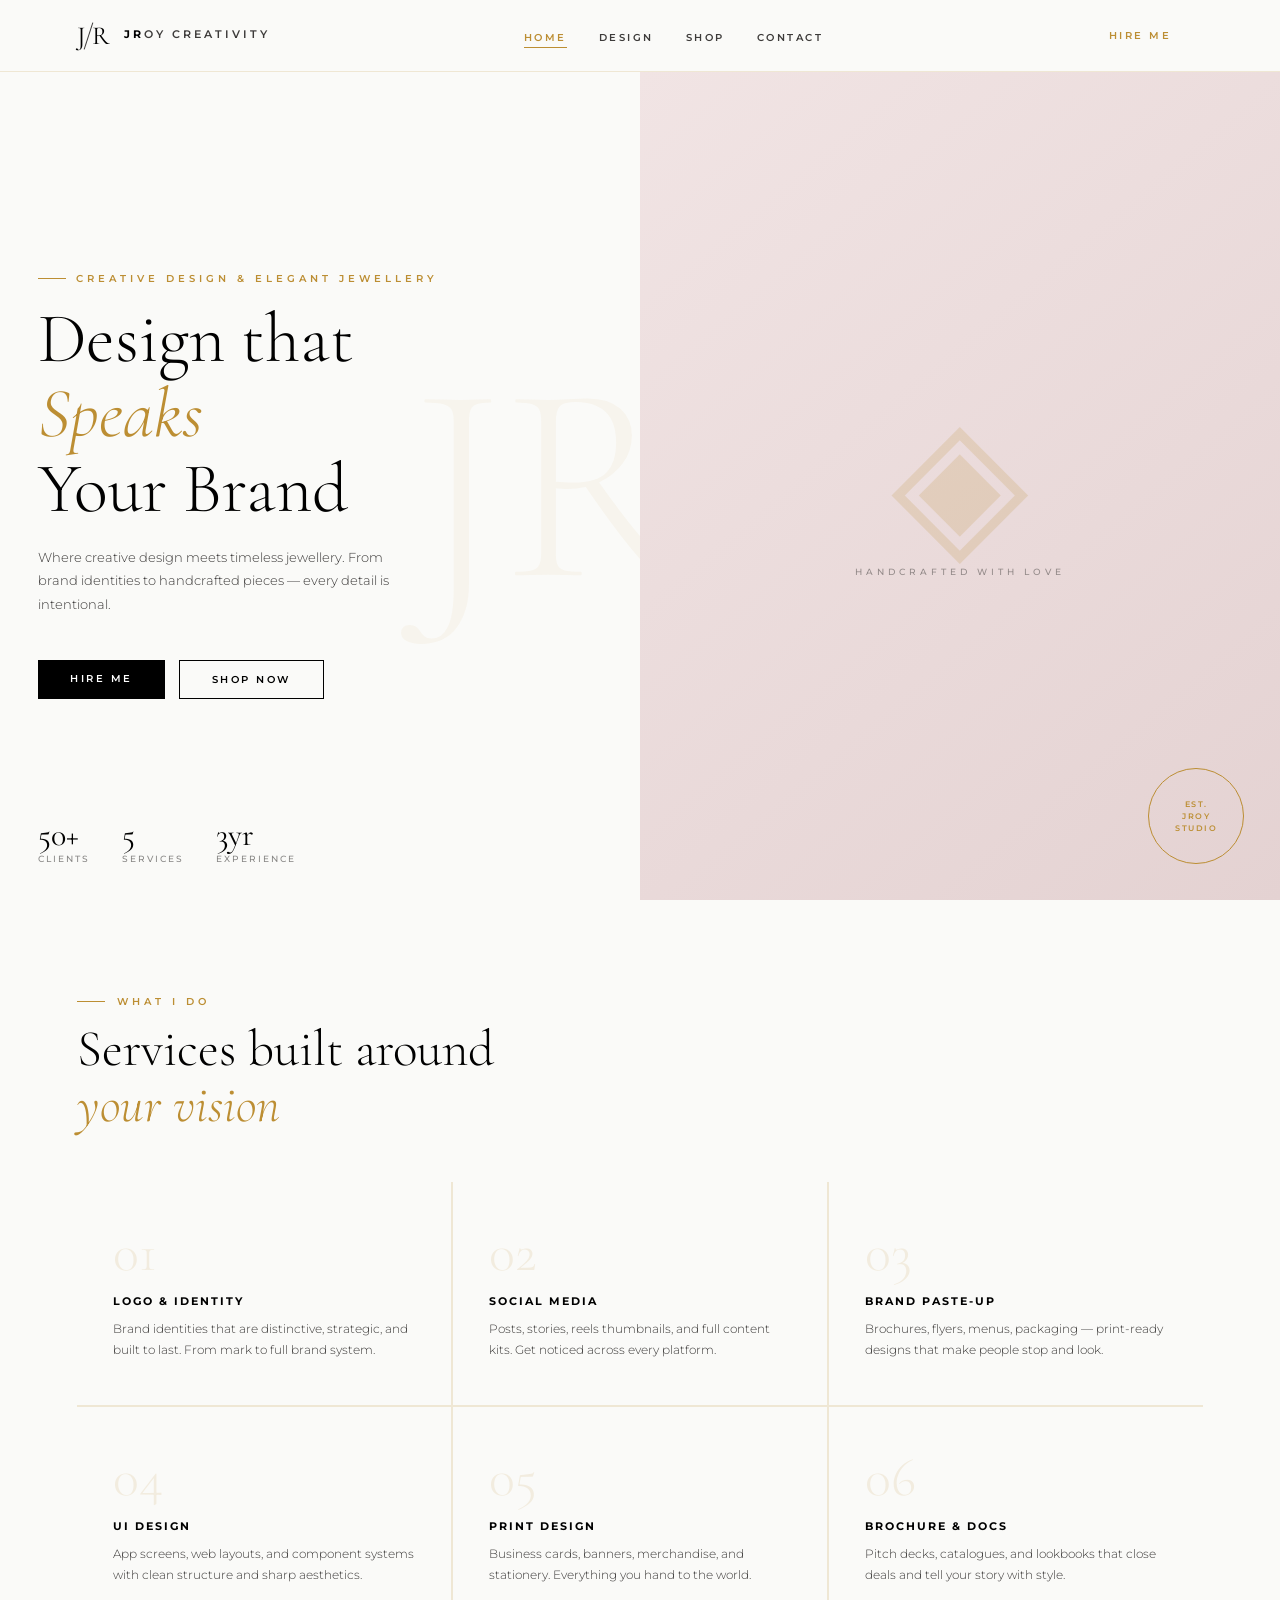
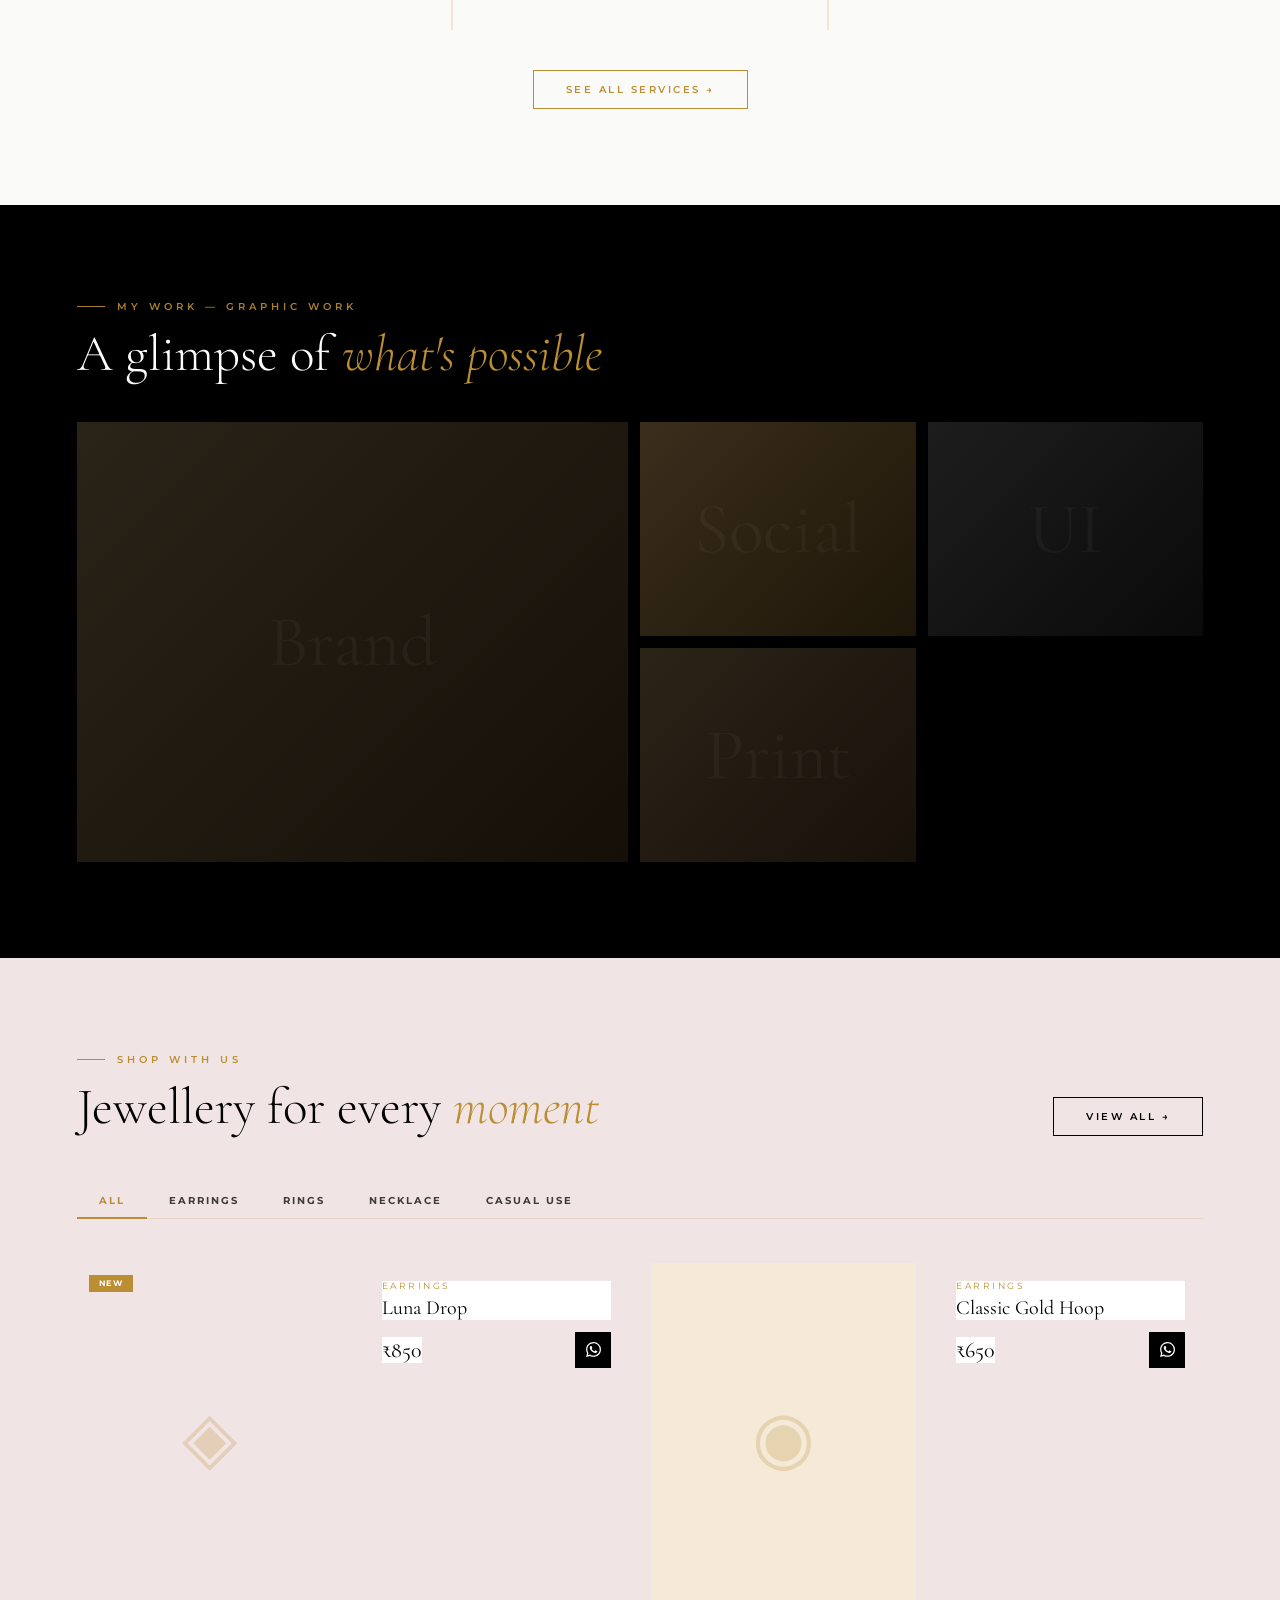
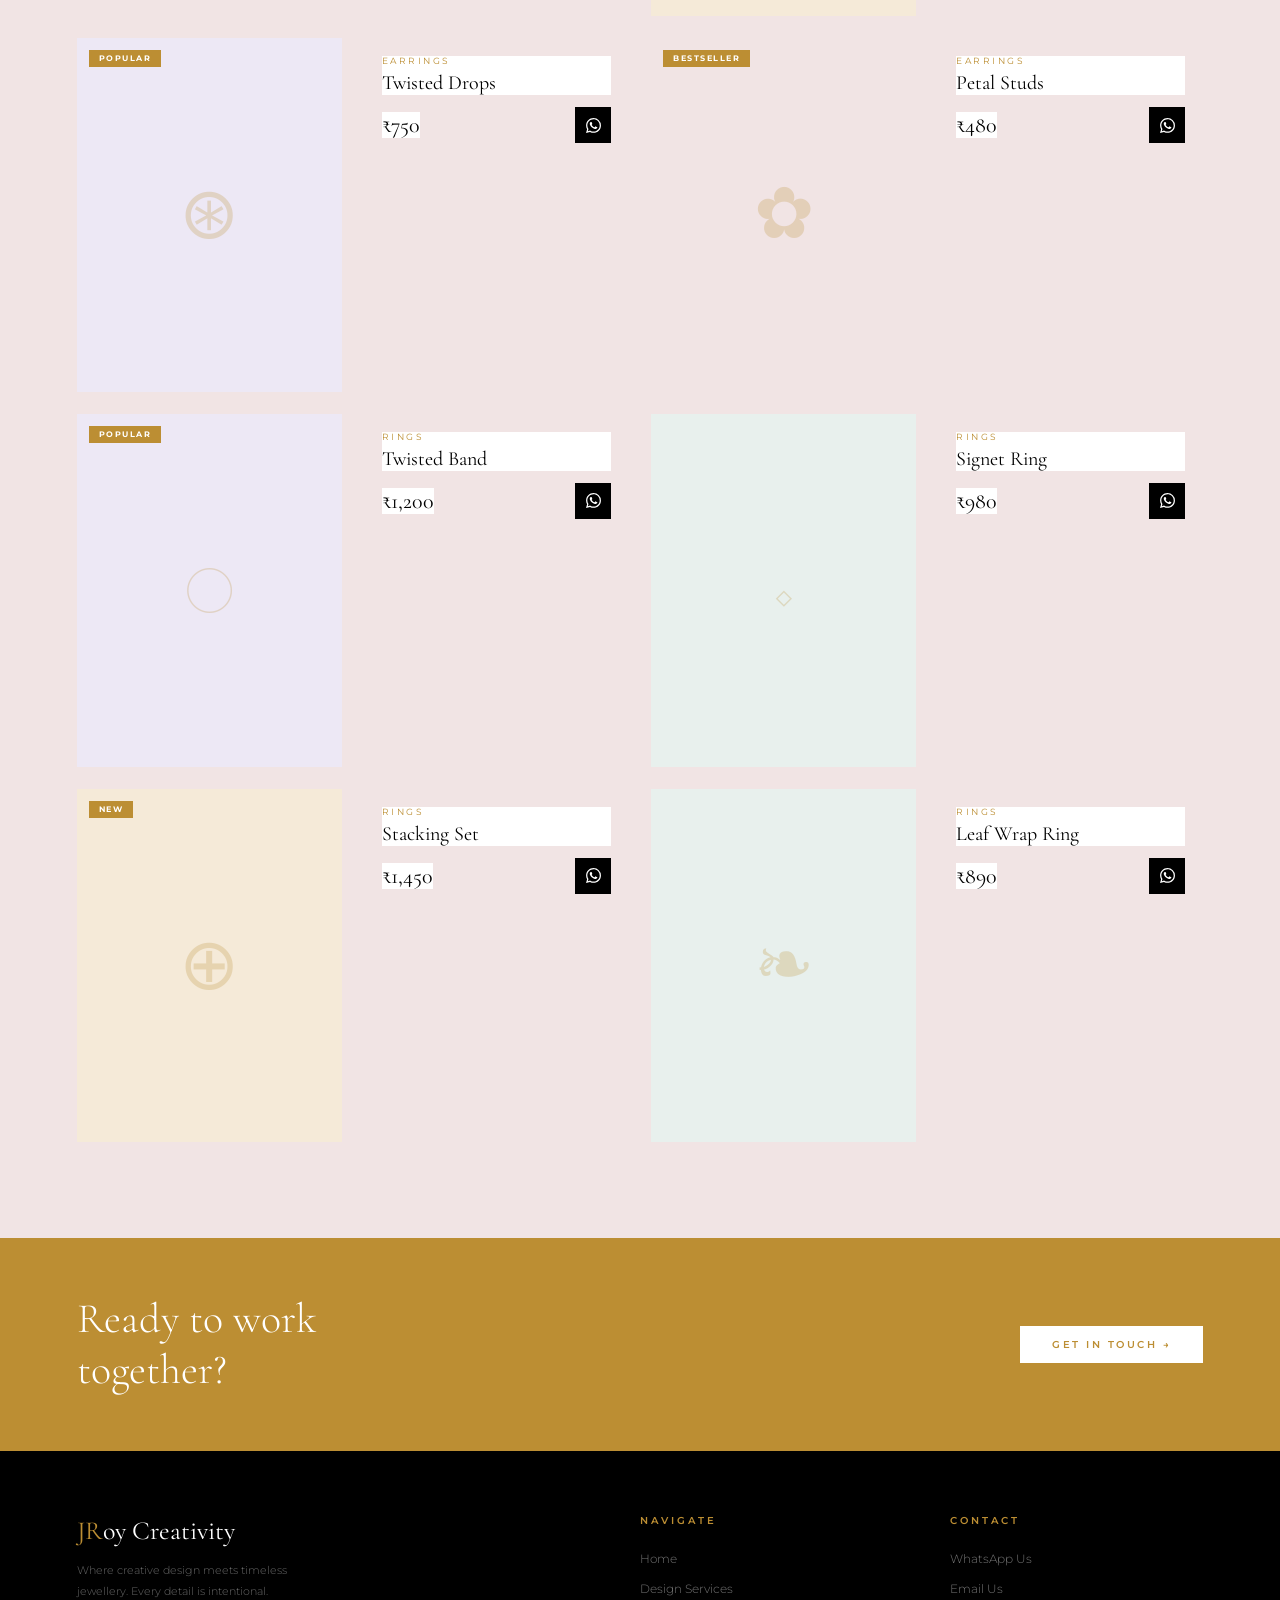
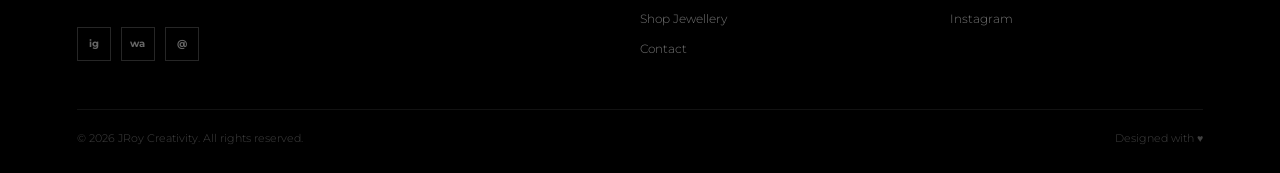
==== index.html @ ba7995d9 "new" ====
<!DOCTYPE html>
<html lang="en">
<head>
<meta charset="UTF-8">
<meta name="viewport" content="width=device-width, initial-scale=1.0">
<title>JRoy Creativity — Creative Design & Elegant Jewellery</title>
<meta name="description" content="JRoy Creativity — Creative graphic design services and handpicked elegant jewellery. Logos, branding, social media, print, and jewellery for every occasion.">
<link rel="stylesheet" href="css/style.css">
<style>
/* ── HOME-SPECIFIC ── */
.hero {
  display:grid; grid-template-columns:1fr 1fr;
  min-height:calc(100vh - 72px); overflow:hidden;
}
.hero-left {
  display:flex; flex-direction:column; justify-content:center;
  padding:80px 7% 80px 6%; position:relative; overflow:hidden;
}
.hero-watermark {
  position:absolute; right:-8%; top:50%; transform:translateY(-50%);
  font-family:'Cormorant Garamond',serif;
  font-size:clamp(160px,22vw,300px); font-weight:300;
  color:rgba(188,142,51,0.05); pointer-events:none; line-height:1;
  white-space:nowrap;
}
.hero-eyebrow {
  font-size:9.5px; font-weight:600; letter-spacing:4px;
  text-transform:uppercase; color:var(--gold);
  display:flex; align-items:center; gap:10px;
  margin-bottom:18px;
}
.hero-eyebrow::before { content:''; width:28px; height:1px; background:var(--gold); }
.hero-h1 {
  font-family:'Cormorant Garamond',serif;
  font-size:clamp(50px,5.5vw,76px); font-weight:300;
  color:var(--black); line-height:1.06; margin-bottom:20px;
}
.hero-h1 em { font-style:italic; color:var(--gold); }
.hero-desc {
  font-size:12.5px; font-weight:300; line-height:1.85;
  color:var(--charcoal); max-width:380px; margin-bottom:44px;
}
.hero-btns { display:flex; gap:14px; flex-wrap:wrap; }

.hero-right {
  background:var(--blush); position:relative;
  display:flex; align-items:center; justify-content:center;
  overflow:hidden;
}
.hero-right-bg {
  position:absolute; inset:0;
  background:linear-gradient(140deg, #f1e4e4 0%, #e4d2d2 100%);
}
.hero-visual {
  position:relative; z-index:1;
  display:flex; flex-direction:column; align-items:center;
}
.hero-jewel-icon {
  font-family:'Cormorant Garamond',serif;
  font-size:clamp(100px,14vw,180px);
  color:rgba(188,142,51,0.18);
  line-height:1; display:block;
}
.hero-visual-cap {
  font-size:9px; font-weight:500; letter-spacing:4px;
  text-transform:uppercase; color:rgba(61,59,58,0.5);
  margin-top:-8px;
}
.hero-spin-badge {
  position:absolute; bottom:36px; right:36px;
  width:96px; height:96px;
  border:1px solid var(--gold); border-radius:50%;
  display:flex; align-items:center; justify-content:center;
  font-size:8px; font-weight:600; letter-spacing:1.5px;
  text-transform:uppercase; color:var(--gold);
  text-align:center; line-height:1.5;
  animation:spinSlow 24s linear infinite;
}
.hero-stats {
  position:absolute; bottom:36px; left:6%;
  display:flex; gap:32px;
}
.hero-stat-num {
  font-family:'Cormorant Garamond',serif;
  font-size:32px; color:var(--black); line-height:1;
}
.hero-stat-label {
  font-size:9px; font-weight:500; letter-spacing:2px;
  text-transform:uppercase; color:var(--charcoal);
  opacity:0.6; margin-top:2px;
}

/* ── SERVICES GRID ── */
.services-grid {
  display:grid; grid-template-columns:repeat(3,1fr);
  gap:2px; background:var(--border);
}
.service-card {
  background:var(--off-white); padding:44px 36px;
  position:relative; overflow:hidden; cursor:default;
  transition:background .3s;
}
.service-card::after {
  content:''; position:absolute; bottom:0; left:0;
  width:100%; height:2px; background:var(--gold);
  transform:scaleX(0); transform-origin:left;
  transition:transform .4s;
}
.service-card:hover { background:var(--white); }
.service-card:hover::after { transform:scaleX(1); }
.service-num {
  font-family:'Cormorant Garamond',serif;
  font-size:54px; font-weight:300;
  color:rgba(188,142,51,0.12); line-height:1; margin-bottom:14px;
}
.service-name {
  font-size:11px; font-weight:700; letter-spacing:2px;
  text-transform:uppercase; color:var(--black); margin-bottom:10px;
}
.service-desc {
  font-size:12px; font-weight:300; line-height:1.8; color:var(--charcoal);
}

/* ── PORTFOLIO STRIP ── */
.portfolio-strip { background:var(--black); padding:96px 6%; }
.portfolio-grid {
  display:grid;
  grid-template-columns:2fr 1fr 1fr;
  grid-template-rows:1fr 1fr;
  gap:12px; height:440px;
}
.port-item {
  position:relative; overflow:hidden; cursor:pointer;
}
.port-item:first-child { grid-row:span 2; }
.port-item-bg {
  position:absolute; inset:0;
  display:flex; align-items:center; justify-content:center;
}
.port-item-bg span {
  font-family:'Cormorant Garamond',serif;
  font-size:72px; color:rgba(255,255,255,0.04);
}
.port-item-overlay {
  position:absolute; inset:0;
  background:linear-gradient(to top, rgba(0,0,0,.75) 0%, transparent 55%);
  opacity:0; transition:opacity .35s;
}
.port-item:hover .port-item-overlay { opacity:1; }
.port-item-label {
  position:absolute; bottom:20px; left:20px;
  font-size:9.5px; font-weight:700; letter-spacing:2px;
  text-transform:uppercase; color:var(--white);
  opacity:0; transform:translateY(8px);
  transition:all .35s;
}
.port-item:hover .port-item-label { opacity:1; transform:translateY(0); }
.pi-1 { background:linear-gradient(135deg,#2a2318,#160f08); }
.pi-2 { background:linear-gradient(135deg,#3a2e1c,#1e1608); }
.pi-3 { background:linear-gradient(135deg,#1d1d1d,#0a0a0a); }
.pi-4 { background:linear-gradient(135deg,#2c2318,#18110a); }

/* ── SHOP PREVIEW ── */
.shop-preview { background:var(--blush); padding:96px 6%; }
.shop-preview-header {
  display:flex; align-items:flex-end; justify-content:space-between;
  margin-bottom:48px; flex-wrap:wrap; gap:20px;
}
.cat-tabs {
  display:flex; border-bottom:1px solid var(--border);
  margin-bottom:44px; flex-wrap:wrap;
}
.cat-tab {
  font-size:9.5px; font-weight:700; letter-spacing:2px;
  text-transform:uppercase; color:var(--charcoal);
  padding:11px 22px; cursor:pointer;
  border:none; border-bottom:2px solid transparent;
  background:none; font-family:'Montserrat',sans-serif;
  transition:all .2s; margin-bottom:-1px;
}
.cat-tab:hover, .cat-tab.active {
  color:var(--gold); border-bottom-color:var(--gold);
}
.products-grid {
  display:grid; grid-template-columns:repeat(4,1fr); gap:22px;
}

/* ── RESPONSIVE ── */
@media (max-width:960px) {
  .hero { grid-template-columns:1fr; }
  .hero-right { min-height:280px; }
  .hero-stats { position:static; margin-top:32px; }
  .services-grid { grid-template-columns:repeat(2,1fr); }
  .products-grid { grid-template-columns:repeat(2,1fr); }
  .portfolio-grid { grid-template-columns:1fr 1fr; height:auto; }
  .port-item:first-child { grid-row:span 1; grid-column:span 2; height:200px; }
  .port-item { height:140px; }
}
@media (max-width:600px) {
  .services-grid { grid-template-columns:1fr; }
  .products-grid { grid-template-columns:repeat(2,1fr); gap:14px; }
  .hero-left { padding:52px 5% 44px; }
}
</style>
</head>
<body>
<main>

  <!-- HERO -->
  <section class="hero">
    <div class="hero-left">
      <div class="hero-watermark">JR</div>
      <div class="hero-eyebrow anim-fade-up">Creative Design & Elegant Jewellery</div>
      <h1 class="hero-h1 anim-fade-up anim-delay-1">
        Design that<br><em>Speaks</em><br>Your Brand
      </h1>
      <p class="hero-desc anim-fade-up anim-delay-2">
        Where creative design meets timeless jewellery. From brand identities to handcrafted pieces — every detail is intentional.
      </p>
      <div class="hero-btns anim-fade-up anim-delay-3">
        <a href="design.html" class="btn btn-black">Hire Me</a>
        <a href="shop.html"   class="btn btn-outline-black">Shop Now</a>
      </div>
      <div class="hero-stats anim-fade-up anim-delay-4">
        <div>
          <div class="hero-stat-num">50+</div>
          <div class="hero-stat-label">Clients</div>
        </div>
        <div>
          <div class="hero-stat-num">5</div>
          <div class="hero-stat-label">Services</div>
        </div>
        <div>
          <div class="hero-stat-num">3yr</div>
          <div class="hero-stat-label">Experience</div>
        </div>
      </div>
    </div>
    <div class="hero-right">
      <div class="hero-right-bg"></div>
      <div class="hero-visual">
        <span class="hero-jewel-icon">◈</span>
        <span class="hero-visual-cap">Handcrafted with love</span>
      </div>
      <div class="hero-spin-badge">Est.<br>JRoy<br>Studio</div>
    </div>
  </section>

  <!-- WHAT I DO -->
  <section class="section">
    <div class="section-eyebrow">What I Do</div>
    <h2 class="section-title">Services built around<br><em>your vision</em></h2>
    <div class="services-grid">
      <div class="service-card">
        <div class="service-num">01</div>
        <div class="service-name">Logo & Identity</div>
        <div class="service-desc">Brand identities that are distinctive, strategic, and built to last. From mark to full brand system.</div>
      </div>
      <div class="service-card">
        <div class="service-num">02</div>
        <div class="service-name">Social Media</div>
        <div class="service-desc">Posts, stories, reels thumbnails, and full content kits. Get noticed across every platform.</div>
      </div>
      <div class="service-card">
        <div class="service-num">03</div>
        <div class="service-name">Brand Paste-Up</div>
        <div class="service-desc">Brochures, flyers, menus, packaging — print-ready designs that make people stop and look.</div>
      </div>
      <div class="service-card">
        <div class="service-num">04</div>
        <div class="service-name">UI Design</div>
        <div class="service-desc">App screens, web layouts, and component systems with clean structure and sharp aesthetics.</div>
      </div>
      <div class="service-card">
        <div class="service-num">05</div>
        <div class="service-name">Print Design</div>
        <div class="service-desc">Business cards, banners, merchandise, and stationery. Everything you hand to the world.</div>
      </div>
      <div class="service-card">
        <div class="service-num">06</div>
        <div class="service-name">Brochure & Docs</div>
        <div class="service-desc">Pitch decks, catalogues, and lookbooks that close deals and tell your story with style.</div>
      </div>
    </div>
    <div style="margin-top:40px; text-align:center;">
      <a href="design.html" class="btn btn-outline-gold">See All Services →</a>
    </div>
  </section>

  <!-- PORTFOLIO STRIP -->
  <section class="portfolio-strip">
    <div class="section-eyebrow section-eyebrow--light">My Work — Graphic Work</div>
    <h2 class="section-title section-title--light" style="margin-bottom:40px;">A glimpse of <em>what's possible</em></h2>
    <div class="portfolio-grid">
      <div class="port-item pi-1">
        <div class="port-item-bg"><span>Brand</span></div>
        <div class="port-item-overlay"></div>
        <div class="port-item-label">Brand Identity</div>
      </div>
      <div class="port-item pi-2">
        <div class="port-item-bg"><span>Social</span></div>
        <div class="port-item-overlay"></div>
        <div class="port-item-label">Social Media</div>
      </div>
      <div class="port-item pi-3">
        <div class="port-item-bg"><span>UI</span></div>
        <div class="port-item-overlay"></div>
        <div class="port-item-label">UI Design</div>
      </div>
      <div class="port-item pi-4">
        <div class="port-item-bg"><span>Print</span></div>
        <div class="port-item-overlay"></div>
        <div class="port-item-label">Print & Brochure</div>
      </div>
    </div>
  </section>

  <!-- SHOP PREVIEW -->
  <section class="shop-preview">
    <div class="shop-preview-header">
      <div>
        <div class="section-eyebrow">Shop with us</div>
        <h2 class="section-title" style="margin-bottom:0;">Jewellery for every <em>moment</em></h2>
      </div>
      <a href="shop.html" class="btn btn-outline-black">View All →</a>
    </div>
    <div class="cat-tabs" id="catTabs">
      <button class="cat-tab active" data-cat="all">All</button>
      <button class="cat-tab" data-cat="earrings">Earrings</button>
      <button class="cat-tab" data-cat="rings">Rings</button>
      <button class="cat-tab" data-cat="necklace">Necklace</button>
      <button class="cat-tab" data-cat="casual">Casual Use</button>
    </div>
    <div class="products-grid" id="homeGrid"></div>
  </section>

  <!-- CTA STRIP -->
  <div class="cta-strip">
    <div class="cta-strip-text">Ready to work<br>together?</div>
    <a href="contact.html" class="btn btn-white-fill">Get in Touch →</a>
  </div>

</main>

<script src="js/main.js"></script>
<script src="js/layout.js"></script>
<script>
  injectNav('home');
  injectFooter();

  // Render products
  function renderHome(cat) {
    const grid = document.getElementById('homeGrid');
    let items = cat === 'all' ? PRODUCTS.slice(0,8) : PRODUCTS.filter(p=>p.cat===cat).slice(0,8);
    grid.innerHTML = items.map(renderProductCard).join('');
  }

  document.querySelectorAll('.cat-tab').forEach(btn => {
    btn.addEventListener('click', () => {
      document.querySelectorAll('.cat-tab').forEach(b => b.classList.remove('active'));
      btn.classList.add('active');
      renderHome(btn.dataset.cat);
    });
  });

  renderHome('all');
</script>
</body>
</html>
---- css/style.css ----
/* ═══════════════════════════════════════════════════
   JRoy Creativity — Global Stylesheet
   Palette: #000000 | #3d3b3a | #bc8e33 | #f1e4e4
═══════════════════════════════════════════════════ */

@import url('https://fonts.googleapis.com/css2?family=Cormorant+Garamond:ital,wght@0,300;0,400;0,500;0,600;1,300;1,400;1,500&family=Montserrat:wght@300;400;500;600;700&display=swap');

:root {
  --black:       #000000;
  --charcoal:    #3d3b3a;
  --gold:        #bc8e33;
  --gold-light:  #d4a84b;
  --gold-pale:   #f5ead8;
  --blush:       #f1e4e4;
  --white:       #ffffff;
  --off-white:   #fafaf8;
  --border:      rgba(188,142,51,0.18);
  --border-dark: rgba(255,255,255,0.08);
  --shadow:      0 20px 60px rgba(0,0,0,0.08);
}

*, *::before, *::after { margin:0; padding:0; box-sizing:border-box; }
html { scroll-behavior:smooth; font-size:16px; }

body {
  font-family: 'Montserrat', sans-serif;
  background: var(--off-white);
  color: var(--charcoal);
  overflow-x: hidden;
  -webkit-font-smoothing: antialiased;
}

/* ── TYPOGRAPHY ─────────────────────────────────── */
.serif { font-family:'Cormorant Garamond', serif; }

h1,h2,h3,h4 {
  font-family:'Cormorant Garamond', serif;
  font-weight:300;
  line-height:1.1;
}

/* ── NAVIGATION ─────────────────────────────────── */
.nav {
  position:fixed; top:0; left:0; right:0; z-index:200;
  display:flex; align-items:center; justify-content:space-between;
  padding:0 6%;
  height:72px;
  background:rgba(250,250,248,0.94);
  backdrop-filter:blur(16px);
  -webkit-backdrop-filter:blur(16px);
  border-bottom:1px solid var(--border);
  transition:box-shadow .3s;
}
.nav.scrolled { box-shadow:0 2px 24px rgba(0,0,0,0.07); }

.nav-logo {
  display:flex; align-items:center; gap:14px;
  text-decoration:none;
}
.nav-logo-emblem {
  font-family:'Cormorant Garamond', serif;
  font-size:26px; font-weight:400;
  color:var(--black);
  display:flex; align-items:center;
  position:relative;
  gap:2px;
}
.nav-logo-slash {
  display:inline-block;
  width:1px; height:28px;
  background:var(--charcoal);
  transform:rotate(18deg);
  margin:0 1px;
}
.nav-logo-wordmark {
  font-size:10.5px; font-weight:600;
  letter-spacing:3px; text-transform:uppercase;
  color:var(--charcoal); line-height:1;
}
.nav-logo-wordmark b { color:var(--black); }

.nav-menu { display:flex; gap:32px; list-style:none; }
.nav-menu a {
  text-decoration:none;
  font-size:10px; font-weight:600;
  letter-spacing:2.5px; text-transform:uppercase;
  color:var(--charcoal);
  transition:color .2s;
  position:relative; padding-bottom:4px;
}
.nav-menu a::after {
  content:''; position:absolute; bottom:0; left:0;
  width:0; height:1px; background:var(--gold);
  transition:width .3s;
}
.nav-menu a:hover,
.nav-menu a.active { color:var(--gold); }
.nav-menu a:hover::after,
.nav-menu a.active::after { width:100%; }

.nav-hire {
  font-size:9.5px; font-weight:600; letter-spacing:2px;
  text-transform:uppercase; text-decoration:none;
  padding:10px 24px;
  border:1px solid var(--gold);
  color:var(--gold);
  transition:all .25s;
}
.nav-hire:hover { background:var(--gold); color:var(--white); }

.nav-burger {
  display:none; flex-direction:column;
  gap:5px; cursor:pointer; background:none; border:none; padding:4px;
}
.nav-burger span {
  width:22px; height:1.5px; background:var(--charcoal);
  transition:all .3s; display:block;
}
.nav-burger.open span:nth-child(1) { transform:rotate(45deg) translate(4px,5px); }
.nav-burger.open span:nth-child(2) { opacity:0; }
.nav-burger.open span:nth-child(3) { transform:rotate(-45deg) translate(4px,-5px); }

.nav-mobile {
  display:none; position:fixed;
  top:72px; left:0; right:0;
  background:var(--off-white);
  border-bottom:1px solid var(--border);
  padding:24px 6% 32px;
  z-index:199;
  flex-direction:column; gap:0;
}
.nav-mobile.open { display:flex; }
.nav-mobile a {
  text-decoration:none; padding:14px 0;
  font-size:11px; font-weight:600;
  letter-spacing:2px; text-transform:uppercase;
  color:var(--charcoal); border-bottom:1px solid var(--border);
  transition:color .2s;
}
.nav-mobile a:hover { color:var(--gold); }
.nav-mobile a:last-child { border:none; }
.nav-mobile .mobile-hire {
  margin-top:20px;
  display:inline-block; padding:12px 28px;
  background:var(--gold); color:var(--white);
  font-size:9px; font-weight:600; letter-spacing:2px;
  text-transform:uppercase; text-decoration:none;
  align-self:flex-start;
}

/* ── PAGE WRAPPER ───────────────────────────────── */
main { padding-top:72px; }

/* ── SECTION BLOCKS ─────────────────────────────── */
.section { padding:96px 6%; }
.section--dark { background:var(--black); }
.section--blush { background:var(--blush); }
.section--gold { background:var(--gold); }

.section-eyebrow {
  display:flex; align-items:center; gap:12px;
  font-size:9.5px; font-weight:600; letter-spacing:4px;
  text-transform:uppercase; color:var(--gold);
  margin-bottom:14px;
}
.section-eyebrow::before {
  content:''; width:28px; height:1px; background:var(--gold);
}
.section-eyebrow--light { color:rgba(188,142,51,0.9); }
.section-eyebrow--light::before { background:rgba(188,142,51,0.9); }

.section-title {
  font-size:clamp(34px,4vw,52px);
  color:var(--black); margin-bottom:48px;
}
.section-title--light { color:var(--white); }
.section-title em { font-style:italic; color:var(--gold); }

/* ── BUTTONS ────────────────────────────────────── */
.btn {
  display:inline-block;
  font-size:9.5px; font-weight:600; letter-spacing:2.5px;
  text-transform:uppercase; text-decoration:none;
  padding:13px 32px; transition:all .25s;
  cursor:pointer; border:none; font-family:'Montserrat',sans-serif;
}
.btn-black  { background:var(--black); color:var(--white); }
.btn-black:hover { background:var(--charcoal); }
.btn-outline-black { border:1px solid var(--black); color:var(--black); }
.btn-outline-black:hover { background:var(--black); color:var(--white); }
.btn-gold-fill { background:var(--gold); color:var(--white); }
.btn-gold-fill:hover { background:#a07a28; }
.btn-outline-gold { border:1px solid var(--gold); color:var(--gold); }
.btn-outline-gold:hover { background:var(--gold); color:var(--white); }
.btn-white-fill { background:var(--white); color:var(--gold); }
.btn-white-fill:hover { background:var(--black); color:var(--white); }
.btn-wa {
  background:#25D366; color:var(--white);
  display:inline-flex; align-items:center; gap:10px;
}
.btn-wa:hover { background:#128C7E; }
.btn-wa svg { width:17px; height:17px; fill:var(--white); flex-shrink:0; }

/* ── FOOTER ─────────────────────────────────────── */
.footer { background:var(--black); padding:64px 6% 28px; }
.footer-grid {
  display:grid; grid-template-columns:2fr 1fr 1fr;
  gap:56px; margin-bottom:48px;
}
.footer-brand {
  font-family:'Cormorant Garamond', serif;
  font-size:26px; color:var(--white);
  margin-bottom:14px;
}
.footer-brand span { color:var(--gold); }
.footer-tagline {
  font-size:11px; font-weight:300; line-height:1.85;
  color:rgba(255,255,255,0.4); max-width:260px; margin-bottom:26px;
}
.footer-socials { display:flex; gap:10px; }
.footer-social-btn {
  width:34px; height:34px;
  border:1px solid rgba(255,255,255,0.15);
  display:flex; align-items:center; justify-content:center;
  text-decoration:none; color:rgba(255,255,255,0.4);
  font-size:10px; font-weight:700;
  transition:all .2s;
}
.footer-social-btn:hover { border-color:var(--gold); color:var(--gold); }
.footer-col-head {
  font-size:9.5px; font-weight:600; letter-spacing:3px;
  text-transform:uppercase; color:var(--gold);
  margin-bottom:22px;
}
.footer-links { list-style:none; display:flex; flex-direction:column; gap:11px; }
.footer-links a {
  text-decoration:none; font-size:11.5px; font-weight:300;
  color:rgba(255,255,255,0.45); transition:color .2s;
}
.footer-links a:hover { color:var(--white); }
.footer-bottom {
  border-top:1px solid rgba(255,255,255,0.07);
  padding-top:22px;
  display:flex; justify-content:space-between; align-items:center;
  flex-wrap:wrap; gap:10px;
}
.footer-copy {
  font-size:10.5px; font-weight:300;
  color:rgba(255,255,255,0.25);
}

/* ── PAGE HERO (inner pages) ────────────────────── */
.page-hero {
  background:var(--black);
  padding:72px 6% 72px;
  position:relative; overflow:hidden;
}
.page-hero-bg-text {
  position:absolute; right:4%; top:50%;
  transform:translateY(-50%);
  font-family:'Cormorant Garamond', serif;
  font-size:clamp(120px,16vw,220px); font-weight:300;
  color:rgba(255,255,255,0.025);
  pointer-events:none; line-height:1;
  white-space:nowrap;
}
.page-hero-label {
  display:flex; align-items:center; gap:12px;
  font-size:9.5px; font-weight:600; letter-spacing:4px;
  text-transform:uppercase; color:var(--gold);
  margin-bottom:14px;
}
.page-hero-label::before { content:''; width:28px; height:1px; background:var(--gold); }
.page-hero-title {
  font-family:'Cormorant Garamond', serif;
  font-size:clamp(44px,6vw,80px); font-weight:300;
  color:var(--white); line-height:1.08; max-width:680px;
}
.page-hero-title em { font-style:italic; color:var(--gold); }
.page-hero-sub {
  font-size:12px; font-weight:300; line-height:1.85;
  color:rgba(255,255,255,0.5); max-width:460px;
  margin-top:16px;
}

/* ── CONTACT CTA STRIP ───────────────────────────── */
.cta-strip {
  background:var(--gold); padding:56px 6%;
  display:flex; align-items:center; justify-content:space-between;
  flex-wrap:wrap; gap:24px;
}
.cta-strip-text {
  font-family:'Cormorant Garamond', serif;
  font-size:clamp(28px,3.5vw,42px); font-weight:300;
  color:var(--white); line-height:1.2;
}

/* ── UTILITY ─────────────────────────────────────── */
.text-gold { color:var(--gold); }
.text-center { text-align:center; }
.mt-8 { margin-top:8px; }
.mt-16 { margin-top:16px; }
.mt-24 { margin-top:24px; }
.mt-40 { margin-top:40px; }
.mt-48 { margin-top:48px; }
.mb-8 { margin-bottom:8px; }
.mb-16 { margin-bottom:16px; }
.mb-24 { margin-bottom:24px; }
.mb-40 { margin-bottom:40px; }
.mb-48 { margin-bottom:48px; }

/* ── PRODUCT CARDS ───────────────────────────────── */
.product-card {
  background:var(--white);
  cursor:pointer;
  transition:transform .3s, box-shadow .3s;
  position:relative; text-decoration:none; display:block;
}
.product-card:hover { transform:translateY(-6px); box-shadow:0 24px 48px rgba(0,0,0,0.1); }
.product-card-img {
  aspect-ratio:3/4; position:relative; overflow:hidden;
  display:flex; align-items:center; justify-content:center;
}
.product-card-icon {
  font-family:'Cormorant Garamond', serif;
  font-size:72px; color:rgba(188,142,51,0.25);
  transition:transform .4s;
}
.product-card:hover .product-card-icon { transform:scale(1.08); }
.product-badge {
  position:absolute; top:12px; left:12px;
  font-size:7.5px; font-weight:700; letter-spacing:1.5px;
  text-transform:uppercase; padding:4px 10px;
  background:var(--gold); color:var(--white);
}
.product-card-body { padding:18px 18px 20px; }
.product-cat-label {
  font-size:8.5px; letter-spacing:2.5px; text-transform:uppercase;
  color:var(--gold); margin-bottom:5px;
}
.product-name {
  font-family:'Cormorant Garamond', serif;
  font-size:20px; font-weight:400; color:var(--black);
  margin-bottom:12px; line-height:1.2;
}
.product-footer {
  display:flex; align-items:center; justify-content:space-between;
}
.product-price {
  font-family:'Cormorant Garamond', serif;
  font-size:22px; color:var(--black);
}
.product-wa-btn {
  width:36px; height:36px;
  background:var(--black);
  display:flex; align-items:center; justify-content:center;
  text-decoration:none; transition:background .2s;
}
.product-wa-btn:hover { background:#25D366; }
.product-wa-btn svg { width:15px; height:15px; fill:var(--white); }

/* ── WHATSAPP ICON SVG ───────────────────────────── */
.wa-svg { width:100%; height:100%; fill:currentColor; }

/* ── ANIMATIONS ──────────────────────────────────── */
@keyframes fadeUp {
  from { opacity:0; transform:translateY(24px); }
  to   { opacity:1; transform:translateY(0); }
}
@keyframes fadeIn {
  from { opacity:0; }
  to   { opacity:1; }
}
@keyframes spinSlow {
  to { transform:rotate(360deg); }
}

.anim-fade-up   { opacity:0; animation:fadeUp .65s ease forwards; }
.anim-delay-1   { animation-delay:.15s; }
.anim-delay-2   { animation-delay:.3s; }
.anim-delay-3   { animation-delay:.45s; }
.anim-delay-4   { animation-delay:.6s; }

/* ── RESPONSIVE ──────────────────────────────────── */
@media (max-width:960px) {
  .nav-menu, .nav-hire { display:none; }
  .nav-burger { display:flex; }
  .footer-grid { grid-template-columns:1fr 1fr; }
}
@media (max-width:640px) {
  .section { padding:64px 5%; }
  .footer-grid { grid-template-columns:1fr; gap:32px; }
  .cta-strip { justify-content:center; text-align:center; }
}
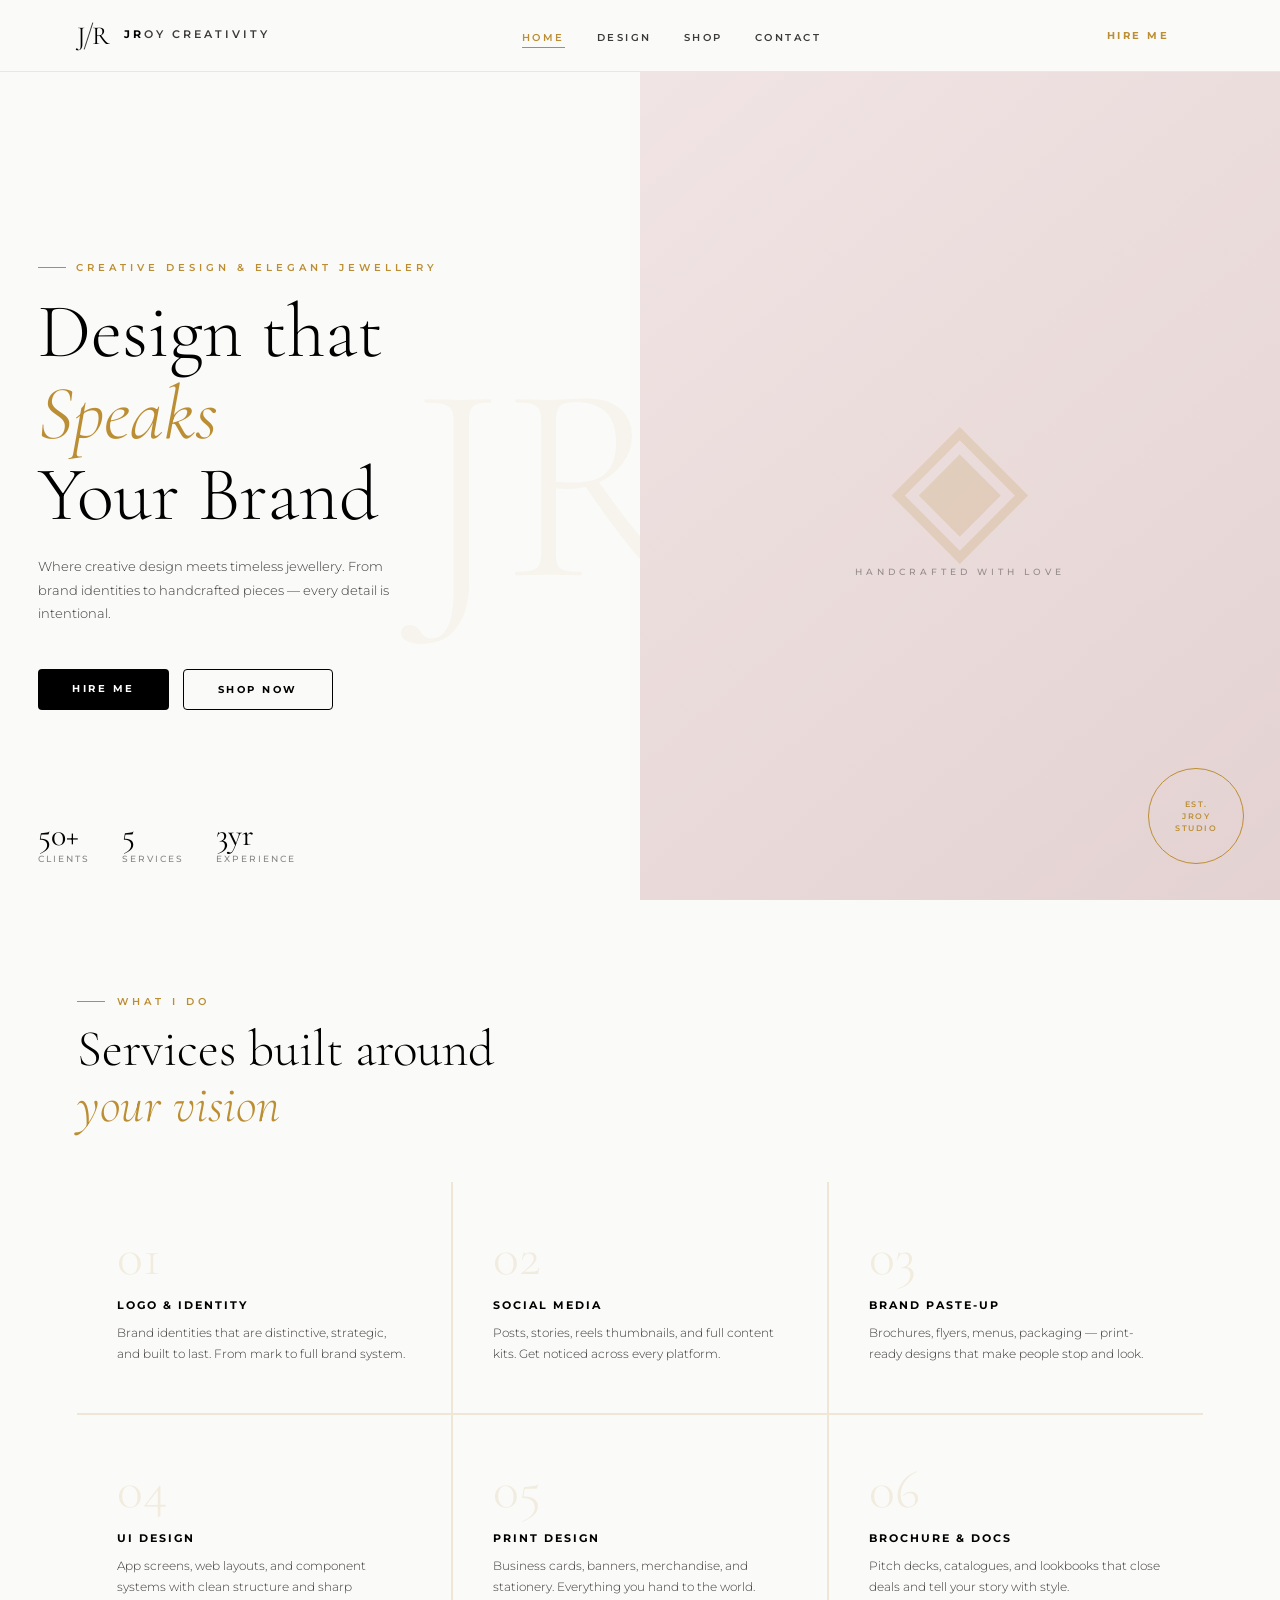
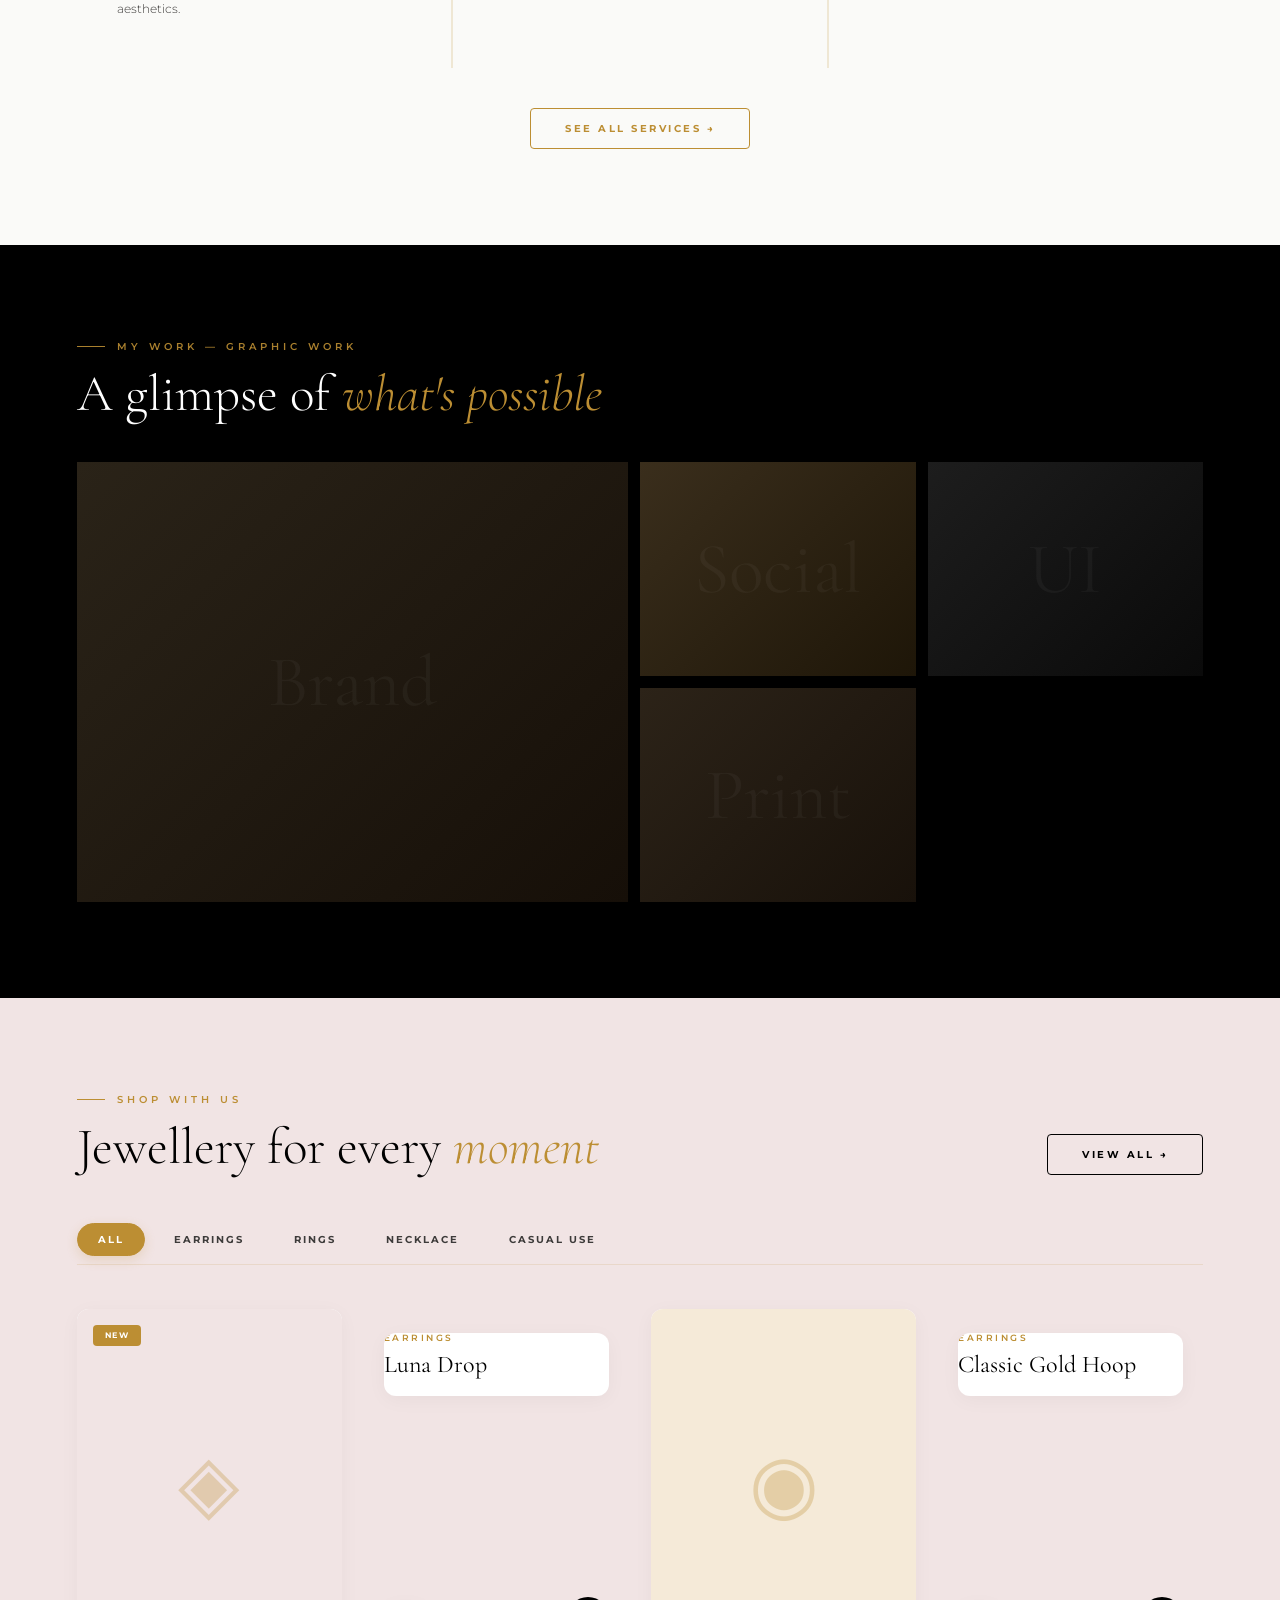
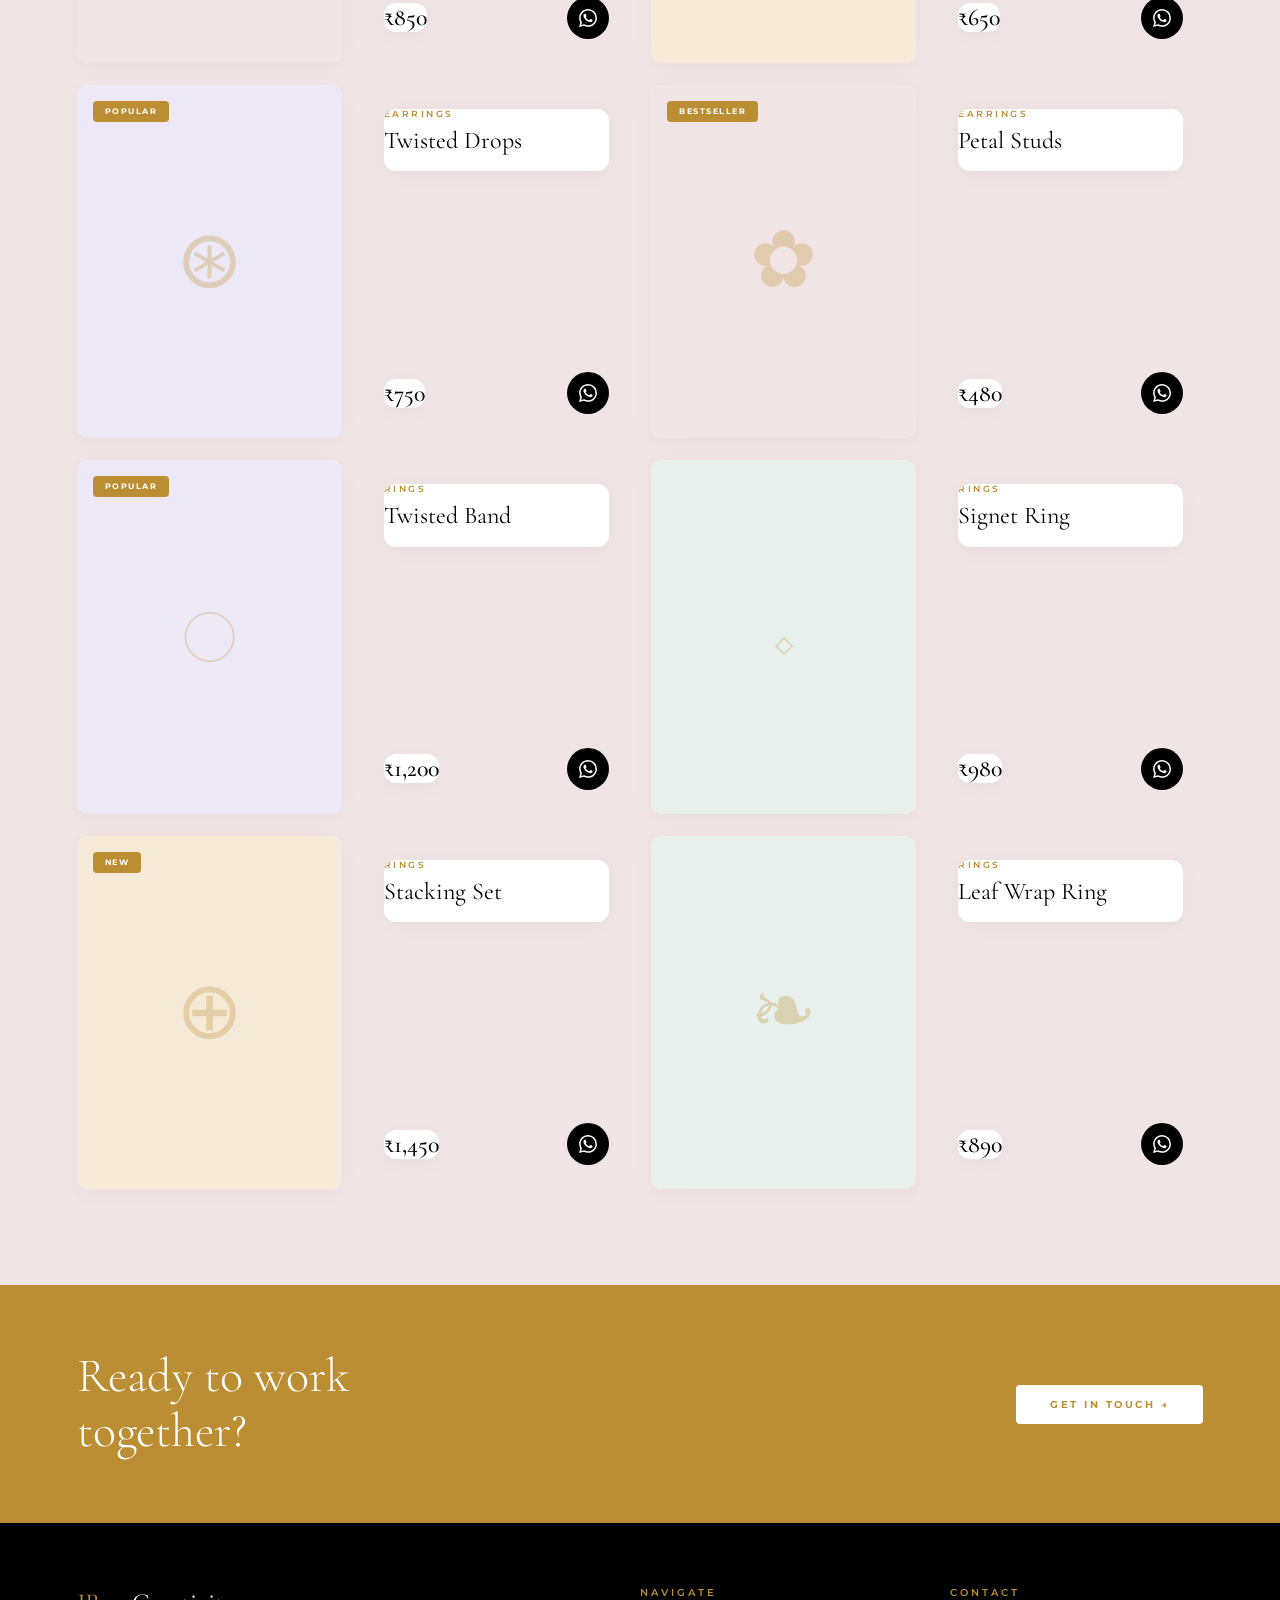
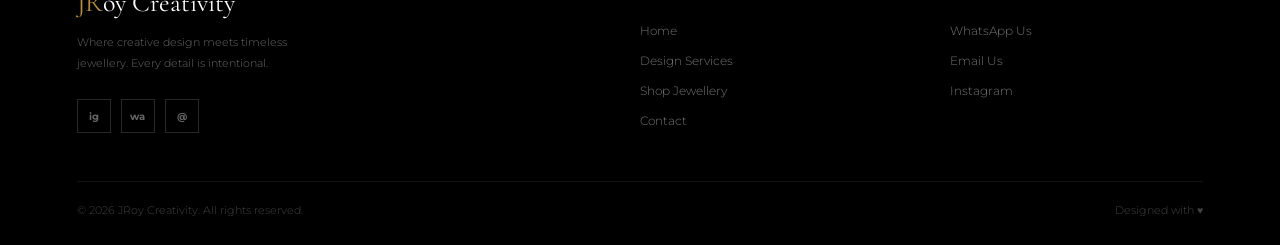
==== commit 98526b77: "feat: improve layout, responsiveness, and UI aesthetics - Added fluid typography with `clamp()` for " ====
--- a/index.html
+++ b/index.html
@@ -32,7 +32,7 @@
 .hero-eyebrow::before { content:''; width:28px; height:1px; background:var(--gold); }
 .hero-h1 {
   font-family:'Cormorant Garamond',serif;
-  font-size:clamp(50px,5.5vw,76px); font-weight:300;
+  font-size:clamp(52px,6vw,84px); font-weight:300;
   color:var(--black); line-height:1.06; margin-bottom:20px;
 }
 .hero-h1 em { font-style:italic; color:var(--gold); }
@@ -96,17 +96,17 @@
   gap:2px; background:var(--border);
 }
 .service-card {
-  background:var(--off-white); padding:44px 36px;
+  background:var(--off-white); padding:48px 40px;
   position:relative; overflow:hidden; cursor:default;
-  transition:background .3s;
+  transition:background .3s, transform .3s;
 }
 .service-card::after {
   content:''; position:absolute; bottom:0; left:0;
-  width:100%; height:2px; background:var(--gold);
+  width:100%; height:3px; background:var(--gold);
   transform:scaleX(0); transform-origin:left;
-  transition:transform .4s;
-}
-.service-card:hover { background:var(--white); }
+  transition:transform .4s cubic-bezier(0.2, 0.8, 0.2, 1);
+}
+.service-card:hover { background:var(--white); transform: translateY(-4px); box-shadow: 0 12px 32px rgba(0,0,0,0.04); z-index: 10; }
 .service-card:hover::after { transform:scaleX(1); }
 .service-num {
   font-family:'Cormorant Garamond',serif;
@@ -136,15 +136,19 @@
 .port-item-bg {
   position:absolute; inset:0;
   display:flex; align-items:center; justify-content:center;
+  transition: transform .5s cubic-bezier(0.2, 0.8, 0.2, 1);
 }
 .port-item-bg span {
   font-family:'Cormorant Garamond',serif;
   font-size:72px; color:rgba(255,255,255,0.04);
-}
+  transition: transform .5s cubic-bezier(0.2, 0.8, 0.2, 1);
+}
+.port-item:hover .port-item-bg { transform: scale(1.05); }
+.port-item:hover .port-item-bg span { transform: scale(1.1); color:rgba(255,255,255,0.08); }
 .port-item-overlay {
   position:absolute; inset:0;
-  background:linear-gradient(to top, rgba(0,0,0,.75) 0%, transparent 55%);
-  opacity:0; transition:opacity .35s;
+  background:linear-gradient(to top, rgba(0,0,0,.8) 0%, transparent 60%);
+  opacity:0; transition:opacity .4s ease;
 }
 .port-item:hover .port-item-overlay { opacity:1; }
 .port-item-label {
@@ -167,19 +171,23 @@
   margin-bottom:48px; flex-wrap:wrap; gap:20px;
 }
 .cat-tabs {
-  display:flex; border-bottom:1px solid var(--border);
-  margin-bottom:44px; flex-wrap:wrap;
+  display:flex; border-bottom:1px solid rgba(188,142,51,0.15);
+  margin-bottom:44px; flex-wrap:wrap; gap: 8px; padding-bottom: 8px;
 }
 .cat-tab {
   font-size:9.5px; font-weight:700; letter-spacing:2px;
   text-transform:uppercase; color:var(--charcoal);
-  padding:11px 22px; cursor:pointer;
-  border:none; border-bottom:2px solid transparent;
+  padding:10px 20px; cursor:pointer;
+  border:1px solid transparent; border-radius: 20px;
   background:none; font-family:'Montserrat',sans-serif;
-  transition:all .2s; margin-bottom:-1px;
-}
-.cat-tab:hover, .cat-tab.active {
-  color:var(--gold); border-bottom-color:var(--gold);
+  transition:all .3s cubic-bezier(0.2, 0.8, 0.2, 1);
+}
+.cat-tab:hover {
+  background: rgba(188,142,51,0.05); color:var(--gold);
+}
+.cat-tab.active {
+  background:var(--gold); color:var(--white); border-color:var(--gold);
+  box-shadow: 0 4px 12px rgba(188,142,51,0.2);
 }
 .products-grid {
   display:grid; grid-template-columns:repeat(4,1fr); gap:22px;
@@ -188,18 +196,28 @@
 /* ── RESPONSIVE ── */
 @media (max-width:960px) {
   .hero { grid-template-columns:1fr; }
-  .hero-right { min-height:280px; }
-  .hero-stats { position:static; margin-top:32px; }
+  .hero-right { min-height:340px; }
+  .hero-stats { position:static; margin-top:40px; justify-content:center; }
+  .hero-left { padding:64px 6%; text-align:center; align-items:center; }
+  .hero-eyebrow { justify-content:center; }
+  .hero-desc { margin:0 auto 32px; }
+  .hero-btns { justify-content:center; }
   .services-grid { grid-template-columns:repeat(2,1fr); }
   .products-grid { grid-template-columns:repeat(2,1fr); }
   .portfolio-grid { grid-template-columns:1fr 1fr; height:auto; }
-  .port-item:first-child { grid-row:span 1; grid-column:span 2; height:200px; }
-  .port-item { height:140px; }
+  .port-item:first-child { grid-row:span 1; grid-column:span 2; height:240px; }
+  .port-item { height:180px; }
+  .shop-preview-header { justify-content:center; text-align:center; flex-direction:column; align-items:center; }
+  .shop-preview-header .section-eyebrow { justify-content:center; }
 }
 @media (max-width:600px) {
   .services-grid { grid-template-columns:1fr; }
-  .products-grid { grid-template-columns:repeat(2,1fr); gap:14px; }
-  .hero-left { padding:52px 5% 44px; }
+  .products-grid { grid-template-columns:1fr; gap:20px; }
+  .hero-left { padding:48px 6% 40px; }
+  .hero-h1 { font-size:42px; }
+  .hero-stats { gap:20px; }
+  .port-item { height:150px; }
+  .cat-tabs { justify-content:center; }
 }
 </style>
 </head>
--- a/css/style.css
+++ b/css/style.css
@@ -122,30 +122,33 @@
 
 .nav-mobile {
   display:none; position:fixed;
-  top:72px; left:0; right:0;
-  background:var(--off-white);
-  border-bottom:1px solid var(--border);
-  padding:24px 6% 32px;
+  top:72px; left:0; right:0; bottom:0;
+  background:rgba(250,250,248,0.98);
+  backdrop-filter:blur(16px);
+  -webkit-backdrop-filter:blur(16px);
+  padding:48px 6% 64px;
   z-index:199;
-  flex-direction:column; gap:0;
-}
-.nav-mobile.open { display:flex; }
+  flex-direction:column; gap:8px;
+  overflow-y:auto;
+}
+.nav-mobile.open { display:flex; animation: fadeIn 0.3s ease-out; }
 .nav-mobile a {
-  text-decoration:none; padding:14px 0;
-  font-size:11px; font-weight:600;
-  letter-spacing:2px; text-transform:uppercase;
-  color:var(--charcoal); border-bottom:1px solid var(--border);
+  text-decoration:none; padding:18px 0;
+  font-size:16px; font-weight:600;
+  letter-spacing:3px; text-transform:uppercase;
+  color:var(--charcoal); border-bottom:1px solid rgba(188,142,51,0.1);
   transition:color .2s;
 }
 .nav-mobile a:hover { color:var(--gold); }
 .nav-mobile a:last-child { border:none; }
 .nav-mobile .mobile-hire {
-  margin-top:20px;
-  display:inline-block; padding:12px 28px;
+  margin-top:32px;
+  display:inline-flex; align-items:center; justify-content:center;
+  padding:16px 32px;
   background:var(--gold); color:var(--white);
-  font-size:9px; font-weight:600; letter-spacing:2px;
+  font-size:12px; font-weight:700; letter-spacing:2px;
   text-transform:uppercase; text-decoration:none;
-  align-self:flex-start;
+  align-self:center; border-radius: 4px; border:none;
 }
 
 /* ── PAGE WRAPPER ───────────────────────────────── */
@@ -179,26 +182,27 @@
 /* ── BUTTONS ────────────────────────────────────── */
 .btn {
   display:inline-block;
-  font-size:9.5px; font-weight:600; letter-spacing:2.5px;
+  font-size:9.5px; font-weight:700; letter-spacing:2.5px;
   text-transform:uppercase; text-decoration:none;
-  padding:13px 32px; transition:all .25s;
+  padding:14px 34px; transition:all .3s cubic-bezier(0.2, 0.8, 0.2, 1);
   cursor:pointer; border:none; font-family:'Montserrat',sans-serif;
+  border-radius: 4px;
 }
 .btn-black  { background:var(--black); color:var(--white); }
-.btn-black:hover { background:var(--charcoal); }
-.btn-outline-black { border:1px solid var(--black); color:var(--black); }
-.btn-outline-black:hover { background:var(--black); color:var(--white); }
+.btn-black:hover { background:var(--charcoal); transform: translateY(-2px); box-shadow: 0 8px 16px rgba(0,0,0,0.1); }
+.btn-outline-black { border:1px solid var(--black); color:var(--black); background:transparent; }
+.btn-outline-black:hover { background:var(--black); color:var(--white); transform: translateY(-2px); box-shadow: 0 8px 16px rgba(0,0,0,0.1); }
 .btn-gold-fill { background:var(--gold); color:var(--white); }
-.btn-gold-fill:hover { background:#a07a28; }
-.btn-outline-gold { border:1px solid var(--gold); color:var(--gold); }
-.btn-outline-gold:hover { background:var(--gold); color:var(--white); }
+.btn-gold-fill:hover { background:#a07a28; transform: translateY(-2px); box-shadow: 0 8px 16px rgba(188,142,51,0.2); }
+.btn-outline-gold { border:1px solid var(--gold); color:var(--gold); background:transparent; }
+.btn-outline-gold:hover { background:var(--gold); color:var(--white); transform: translateY(-2px); box-shadow: 0 8px 16px rgba(188,142,51,0.2); }
 .btn-white-fill { background:var(--white); color:var(--gold); }
-.btn-white-fill:hover { background:var(--black); color:var(--white); }
+.btn-white-fill:hover { background:var(--black); color:var(--white); transform: translateY(-2px); box-shadow: 0 8px 16px rgba(0,0,0,0.2); }
 .btn-wa {
   background:#25D366; color:var(--white);
   display:inline-flex; align-items:center; gap:10px;
 }
-.btn-wa:hover { background:#128C7E; }
+.btn-wa:hover { background:#128C7E; transform: translateY(-2px); box-shadow: 0 8px 16px rgba(37,211,102,0.2); }
 .btn-wa svg { width:17px; height:17px; fill:var(--white); flex-shrink:0; }
 
 /* ── FOOTER ─────────────────────────────────────── */
@@ -285,14 +289,14 @@
 
 /* ── CONTACT CTA STRIP ───────────────────────────── */
 .cta-strip {
-  background:var(--gold); padding:56px 6%;
+  background:var(--gold); padding:64px 6%;
   display:flex; align-items:center; justify-content:space-between;
   flex-wrap:wrap; gap:24px;
 }
 .cta-strip-text {
   font-family:'Cormorant Garamond', serif;
-  font-size:clamp(28px,3.5vw,42px); font-weight:300;
-  color:var(--white); line-height:1.2;
+  font-size:clamp(32px,4vw,48px); font-weight:300;
+  color:var(--white); line-height:1.15;
 }
 
 /* ── UTILITY ─────────────────────────────────────── */
@@ -313,51 +317,68 @@
 .product-card {
   background:var(--white);
   cursor:pointer;
-  transition:transform .3s, box-shadow .3s;
-  position:relative; text-decoration:none; display:block;
-}
-.product-card:hover { transform:translateY(-6px); box-shadow:0 24px 48px rgba(0,0,0,0.1); }
+  transition:transform .4s cubic-bezier(0.2, 0.8, 0.2, 1), box-shadow .4s cubic-bezier(0.2, 0.8, 0.2, 1);
+  position:relative; text-decoration:none; display:flex; flex-direction:column;
+  border-radius:12px; overflow:hidden;
+  box-shadow:0 4px 20px rgba(0,0,0,0.04);
+}
+.product-card:hover {
+  transform:translateY(-8px);
+  box-shadow:0 24px 48px rgba(0,0,0,0.12);
+}
 .product-card-img {
   aspect-ratio:3/4; position:relative; overflow:hidden;
   display:flex; align-items:center; justify-content:center;
+  background:linear-gradient(145deg, var(--blush), var(--gold-pale));
 }
 .product-card-icon {
   font-family:'Cormorant Garamond', serif;
-  font-size:72px; color:rgba(188,142,51,0.25);
-  transition:transform .4s;
-}
-.product-card:hover .product-card-icon { transform:scale(1.08); }
+  font-size:80px; color:rgba(188,142,51,0.3);
+  transition:transform .5s cubic-bezier(0.2, 0.8, 0.2, 1), color .3s;
+}
+.product-card:hover .product-card-icon {
+  transform:scale(1.15);
+  color:rgba(188,142,51,0.6);
+}
 .product-badge {
-  position:absolute; top:12px; left:12px;
+  position:absolute; top:16px; left:16px;
   font-size:7.5px; font-weight:700; letter-spacing:1.5px;
-  text-transform:uppercase; padding:4px 10px;
+  text-transform:uppercase; padding:6px 12px;
   background:var(--gold); color:var(--white);
-}
-.product-card-body { padding:18px 18px 20px; }
+  border-radius:4px;
+}
+.product-card-body {
+  padding:24px 20px;
+  display:flex; flex-direction:column; flex-grow:1;
+}
 .product-cat-label {
-  font-size:8.5px; letter-spacing:2.5px; text-transform:uppercase;
-  color:var(--gold); margin-bottom:5px;
+  font-size:8.5px; font-weight:600; letter-spacing:2.5px; text-transform:uppercase;
+  color:var(--gold); margin-bottom:8px;
 }
 .product-name {
   font-family:'Cormorant Garamond', serif;
-  font-size:20px; font-weight:400; color:var(--black);
-  margin-bottom:12px; line-height:1.2;
+  font-size:24px; font-weight:400; color:var(--black);
+  margin-bottom:16px; line-height:1.2; flex-grow:1;
 }
 .product-footer {
   display:flex; align-items:center; justify-content:space-between;
+  margin-top:auto;
 }
 .product-price {
   font-family:'Cormorant Garamond', serif;
-  font-size:22px; color:var(--black);
+  font-size:24px; font-weight:500; color:var(--black);
 }
 .product-wa-btn {
-  width:36px; height:36px;
-  background:var(--black);
+  width:42px; height:42px;
+  background:var(--black); border-radius:50%;
   display:flex; align-items:center; justify-content:center;
-  text-decoration:none; transition:background .2s;
-}
-.product-wa-btn:hover { background:#25D366; }
-.product-wa-btn svg { width:15px; height:15px; fill:var(--white); }
+  text-decoration:none; transition:background .3s, transform .3s;
+}
+.product-wa-btn:hover {
+  background:#25D366;
+  transform:scale(1.1);
+}
+.product-wa-btn svg { width:18px; height:18px; fill:var(--white); }
 
 /* ── WHATSAPP ICON SVG ───────────────────────────── */
 .wa-svg { width:100%; height:100%; fill:currentColor; }
@@ -386,9 +407,16 @@
   .nav-menu, .nav-hire { display:none; }
   .nav-burger { display:flex; }
   .footer-grid { grid-template-columns:1fr 1fr; }
+  .section-title { font-size:clamp(32px, 5vw, 42px); margin-bottom: 36px; }
+  .page-hero-title { font-size: clamp(38px, 6vw, 54px); }
+  .page-hero-bg-text { font-size: clamp(80px, 16vw, 140px); }
 }
 @media (max-width:640px) {
-  .section { padding:64px 5%; }
-  .footer-grid { grid-template-columns:1fr; gap:32px; }
-  .cta-strip { justify-content:center; text-align:center; }
-}
+  .section { padding:56px 6%; }
+  .footer-grid { grid-template-columns:1fr; gap:40px; }
+  .footer-bottom { flex-direction:column; align-items:flex-start; gap:16px; }
+  .cta-strip { justify-content:center; text-align:center; flex-direction:column; gap:20px; }
+  .section-title { font-size: 32px; margin-bottom: 32px; }
+  .page-hero { padding:56px 6%; }
+  .page-hero-title { font-size:36px; }
+}
